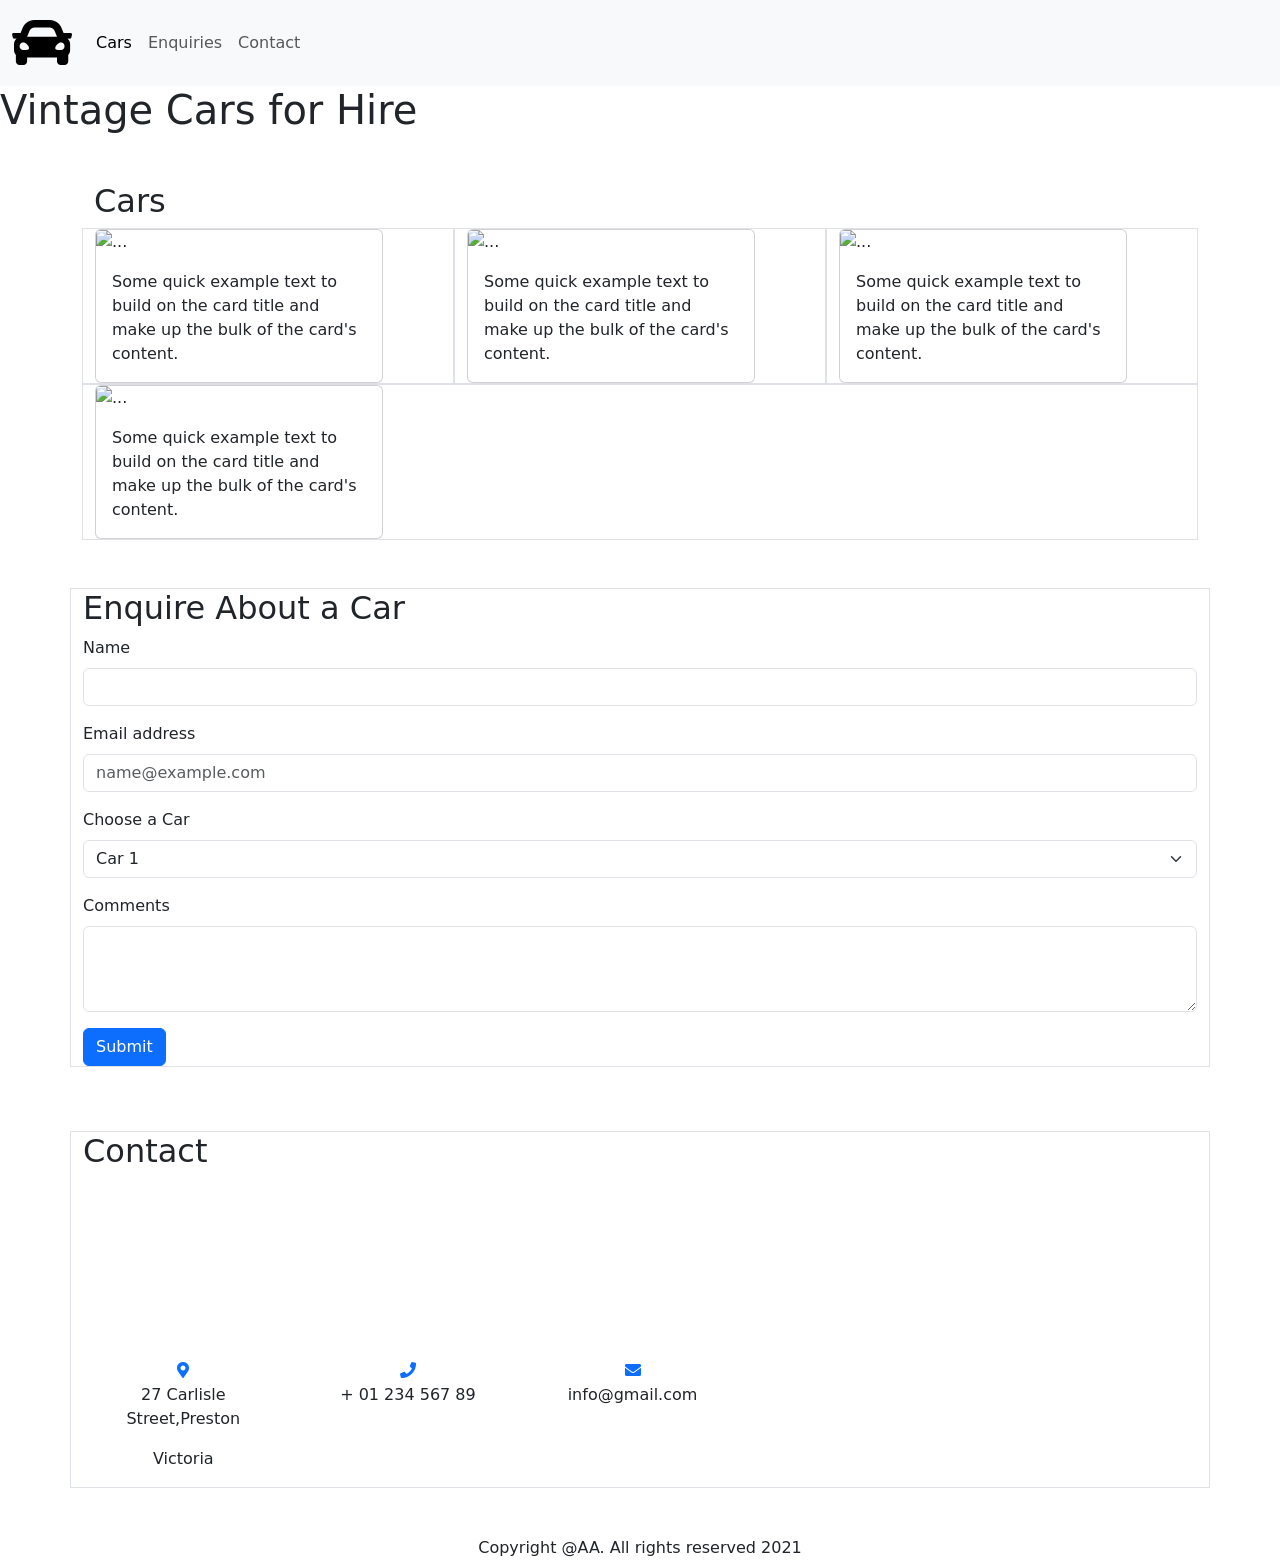
==== index.html @ 038dd3fc "Completed website" ====
<!doctype html>
<html lang="en">
  <head>
    <!-- Required meta tags -->
    <meta charset="utf-8">
    <meta name="viewport" content="width=device-width, initial-scale=1">
    <link rel="stylesheet" href="/css/mystyles.css">
    <link rel="stylesheet" href="/css/all.min.css">

    <!-- Bootstrap CSS -->
    <link href="https://cdn.jsdelivr.net/npm/bootstrap@5.0.1/dist/css/bootstrap.min.css" rel="stylesheet" integrity="sha384-+0n0xVW2eSR5OomGNYDnhzAbDsOXxcvSN1TPprVMTNDbiYZCxYbOOl7+AMvyTG2x" crossorigin="anonymous">

    <title>Vintage Car Hire</title>
  </head>
  <body>
    <!--start navigation-->
    <nav class="navbar navbar-expand-lg navbar-light bg-light">
        <div class="container-fluid">
          <a class="navbar-brand" href="#"><!--Logo-->
            <i class="fas fa-3x fa-car"></i> </a>
          <button class="navbar-toggler" type="button" data-bs-toggle="collapse" data-bs-target="#navbarNav" aria-controls="navbarNav" aria-expanded="false" aria-label="Toggle navigation">
            <span class="navbar-toggler-icon"></span>
          </button>
          <div class="collapse navbar-collapse" id="navbarNav">
            <ul class="navbar-nav">
              <li class="nav-item">
                <a class="nav-link active" aria-current="page" href="#cars">Cars</a>
              </li>
              <li class="nav-item">
                <a class="nav-link" href="#enquiries">Enquiries</a>
              </li>
              <li class="nav-item">
                <a class="nav-link" href="#contact">Contact</a>
              </li>
            </ul>
          </div>
        </div>
      </nav>
    <!--end navigation-->

    <h1>Vintage Cars for Hire</h1>

    <!--start grid-->
    <div class="container">
    <!--cars-->
    <div class="container mt-5">
        <h2 id=cars>Cars</h2>
        <div class="row">
         <!--Car 1-->
          <div class="col border">
            <div class="card" style="width: 18rem;">
                <img src="..." class="card-img-top" alt="...">
                <div class="card-body">
                  <p class="card-text">Some quick example text to build on the card title and make up the bulk of the card's content.</p>
                </div>
              </div> 
          </div>
        <!--Car 2-->
          <div class="col border"> 
            <div class="card" style="width: 18rem;">
                <img src="..." class="card-img-top" alt="...">
                <div class="card-body">
                  <p class="card-text">Some quick example text to build on the card title and make up the bulk of the card's content.</p>
                </div>
              </div>
            </div>
        <!--Car 3-->
          <div class="col border">
            <div class="card" style="width: 18rem;">
                <img src="..." class="card-img-top" alt="...">
                <div class="card-body">
                  <p class="card-text">Some quick example text to build on the card title and make up the bulk of the card's content.</p>
                </div>
              </div>
            </div>
        <!--Car 4-->
          <div class="col border">
            <div class="card" style="width: 18rem;">
                <img src="..." class="card-img-top" alt="...">
                <div class="card-body">
                  <p class="card-text">Some quick example text to build on the card title and make up the bulk of the card's content.</p>
                </div>
              </div>
            </div>

        </div>

    </div>
    

    <!--Enquiries-->
        <div class="row mt-5">
            <div class="col border mb-3">
            <h2 id=enquiries>Enquire About a Car</h2>
          <div class="mb-3">
            <label for="exampleFormControlInput1" class="form-label">Name</label>
            <input type="email" class="form-control" id="exampleFormControlInput1">
          </div>
          <div class="mb-3">
            <label for="exampleFormControlInput1" class="form-label">Email address</label>
            <input type="email" class="form-control" id="exampleFormControlInput1" placeholder="name@example.com">
          </div>
          <div class="mb-3">
            <label for="disabledSelect" class="form-label">Choose a Car</label>
            <select id="disabledSelect" class="form-select">
              <option>Car 1</option>
              <option>Car 2</option>
              <option>Car 3</option>
              <option>Car 4</option>
            </select>
          </div>
          <div class="mb-3">
            <label for="exampleFormControlTextarea1" class="form-label">Comments</label>
            <textarea class="form-control" id="exampleFormControlTextarea1" rows="3"></textarea>
          </div>
          <button type="submit" class="btn btn-primary">Submit</button>
        </div>
        </div>
    <!--Contact-->
    <div class="row mt-5">
        <div class="col border">
            <h2 id=contact>Contact</h2>
            <div class="col-lg-7">

                <!--Google map-->
                <div id="map-container-google-11" class="z-depth-1-half map-container-6" style="border: 0">
                    <iframe src="https://maps.google.com/maps?q=new%20delphi&t=&z=13&ie=UTF8&iwloc=&output=embed"
                      frameborder="0" style="border:0" allowfullscreen></iframe>
                  </div>
                <br>
                <!--Buttons-->
                <div class="row text-center">
                  <div class="col-md-4">
                    <a class="btn-floating blue accent-1"><i class="fas fa-map-marker-alt"></i></a>
                    <p>27 Carlisle Street,Preston</p>
                    <p>Victoria</p>
                  </div>
          
                  <div class="col-md-4">
                    <a class="btn-floating blue accent-1"><i class="fas fa-phone"></i></a>
                    <p>+ 01 234 567 89</p>
                  </div>
          
                  <div class="col-md-4">
                    <a class="btn-floating blue accent-1"><i class="fas fa-envelope"></i></a>
                    <p>info@gmail.com</p>
                  </div>
                </div>
          
              </div>
              <!--Grid column-->
                 

        </div>
      </div>

      <!--Footer-->
      <div class="row mt-5">
        <div class="col text-center">
        <h7>Copyright @AA. All rights reserved 2021</h7>
        </div>
      </div>
    </div>
    <!--end grid-->
 
    <!-- Optional JavaScript; choose one of the two! -->

    <!-- Option 1: Bootstrap Bundle with Popper -->
    <script src="https://cdn.jsdelivr.net/npm/bootstrap@5.0.1/dist/js/bootstrap.bundle.min.js" integrity="sha384-gtEjrD/SeCtmISkJkNUaaKMoLD0//ElJ19smozuHV6z3Iehds+3Ulb9Bn9Plx0x4" crossorigin="anonymous"></script>

    <!-- Option 2: Separate Popper and Bootstrap JS -->
    <!--
    <script src="https://cdn.jsdelivr.net/npm/@popperjs/core@2.9.2/dist/umd/popper.min.js" integrity="sha384-IQsoLXl5PILFhosVNubq5LC7Qb9DXgDA9i+tQ8Zj3iwWAwPtgFTxbJ8NT4GN1R8p" crossorigin="anonymous"></script>
    <script src="https://cdn.jsdelivr.net/npm/bootstrap@5.0.1/dist/js/bootstrap.min.js" integrity="sha384-Atwg2Pkwv9vp0ygtn1JAojH0nYbwNJLPhwyoVbhoPwBhjQPR5VtM2+xf0Uwh9KtT" crossorigin="anonymous"></script>
    -->
  </body>
</html>
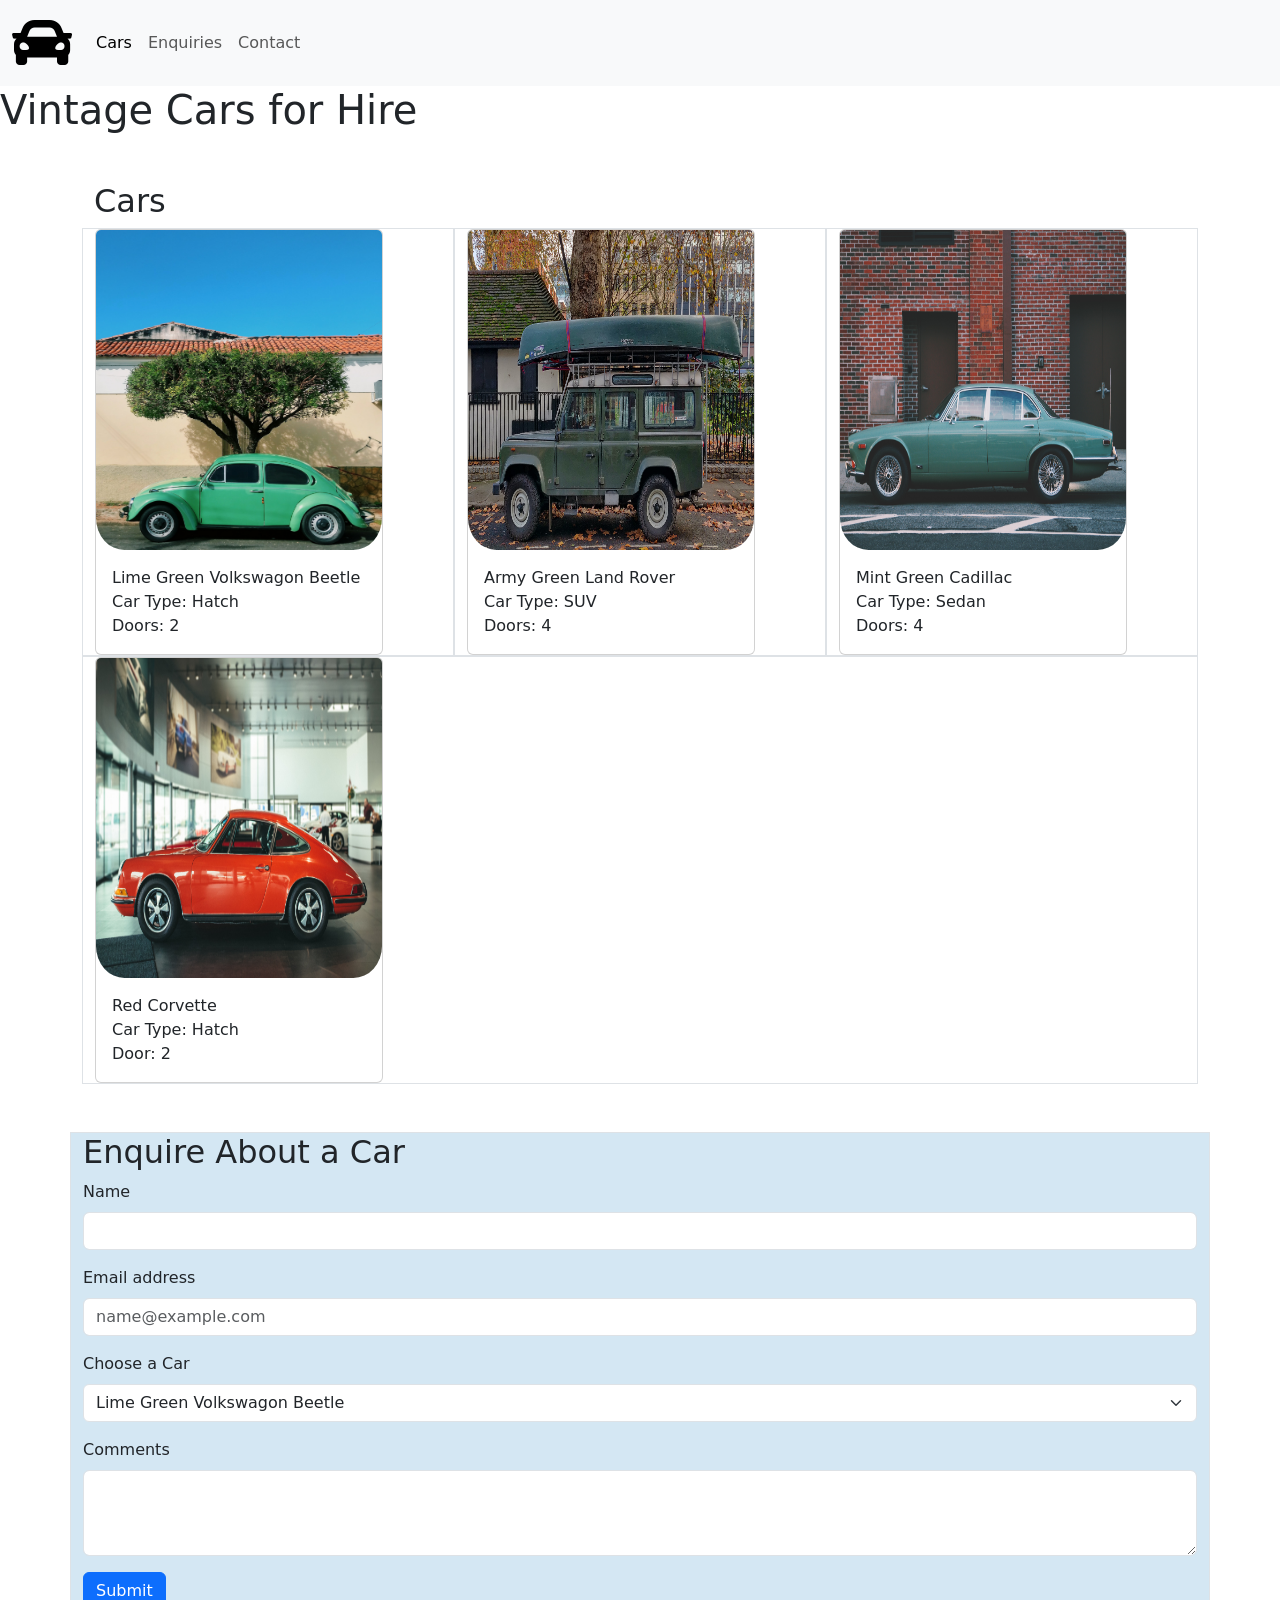
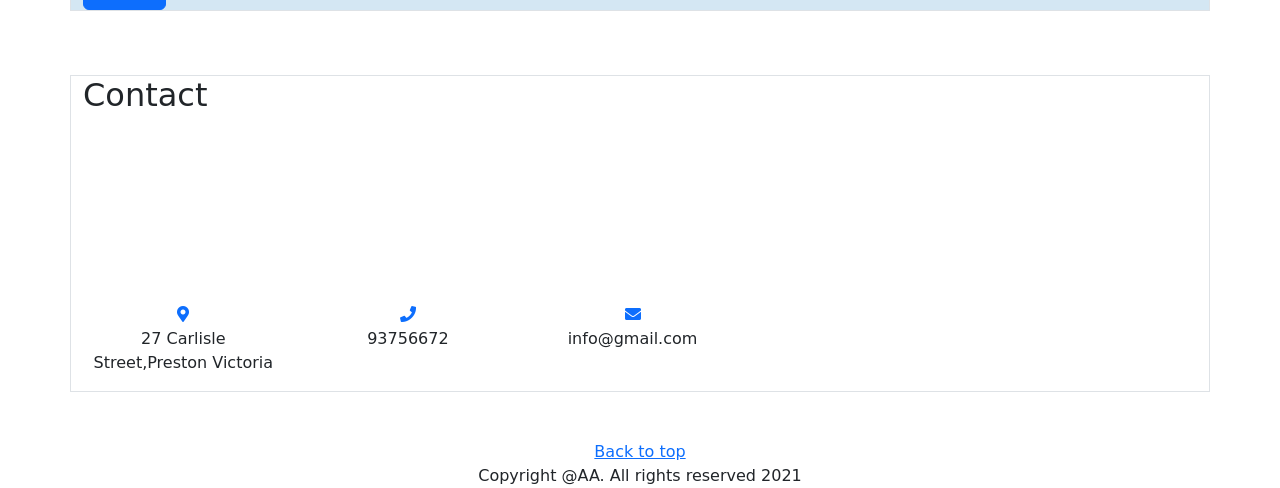
==== commit ad5a38ee: "Update index.html added some things that were missing" ====
--- a/index.html
+++ b/index.html
@@ -38,7 +38,7 @@
       </nav>
     <!--end navigation-->
 
-    <h1>Vintage Cars for Hire</h1>
+    <h1 id=top>Vintage Cars for Hire</h1>
 
     <!--start grid-->
     <div class="container">
@@ -49,36 +49,36 @@
          <!--Car 1-->
           <div class="col border">
             <div class="card" style="width: 18rem;">
-                <img src="..." class="card-img-top" alt="...">
+                <img src="./images/bruna-soares-pKWSLG5LFFA-unsplash.jpg" class="card-img-top" alt="Lime green VW beetle">
                 <div class="card-body">
-                  <p class="card-text">Some quick example text to build on the card title and make up the bulk of the card's content.</p>
+                  <p class="card-text">Lime Green Volkswagon Beetle <br> Car Type: Hatch <br> Doors: 2</p>
                 </div>
               </div> 
           </div>
         <!--Car 2-->
           <div class="col border"> 
             <div class="card" style="width: 18rem;">
-                <img src="..." class="card-img-top" alt="...">
+                <img src="./images/daphne-be-frenchie-_P8t9c7m-iI-unsplash (1).jpg" class="card-img-top" alt="Army green SUV with canoe on top">
                 <div class="card-body">
-                  <p class="card-text">Some quick example text to build on the card title and make up the bulk of the card's content.</p>
+                  <p class="card-text">Army Green Land Rover <br> Car Type: SUV <br> Doors: 4</p>
                 </div>
               </div>
             </div>
         <!--Car 3-->
           <div class="col border">
             <div class="card" style="width: 18rem;">
-                <img src="..." class="card-img-top" alt="...">
+                <img src="./images/karla-alexander-2ct89Ann_lk-unsplash.jpg" class="card-img-top" alt="Mint green vintage sedan">
                 <div class="card-body">
-                  <p class="card-text">Some quick example text to build on the card title and make up the bulk of the card's content.</p>
+                  <p class="card-text"> Mint Green Cadillac <br> Car Type: Sedan <br> Doors: 4</p>
                 </div>
               </div>
             </div>
         <!--Car 4-->
           <div class="col border">
             <div class="card" style="width: 18rem;">
-                <img src="..." class="card-img-top" alt="...">
+                <img src="./images/neonbrand-c7g65YhFD3A-unsplash.jpg" class="card-img-top" alt="Red hatch corvette">
                 <div class="card-body">
-                  <p class="card-text">Some quick example text to build on the card title and make up the bulk of the card's content.</p>
+                  <p class="card-text">Red Corvette <br> Car Type: Hatch <br> Door: 2</p>
                 </div>
               </div>
             </div>
@@ -90,7 +90,7 @@
 
     <!--Enquiries-->
         <div class="row mt-5">
-            <div class="col border mb-3">
+            <div class="col border mb-3" id=form>
             <h2 id=enquiries>Enquire About a Car</h2>
           <div class="mb-3">
             <label for="exampleFormControlInput1" class="form-label">Name</label>
@@ -103,10 +103,10 @@
           <div class="mb-3">
             <label for="disabledSelect" class="form-label">Choose a Car</label>
             <select id="disabledSelect" class="form-select">
-              <option>Car 1</option>
-              <option>Car 2</option>
-              <option>Car 3</option>
-              <option>Car 4</option>
+              <option>Lime Green Volkswagon Beetle</option>
+              <option>Army Green Land Rover</option>
+              <option>Mint Green Cadillac</option>
+              <option>Red Corvette </option>
             </select>
           </div>
           <div class="mb-3">
@@ -132,13 +132,12 @@
                 <div class="row text-center">
                   <div class="col-md-4">
                     <a class="btn-floating blue accent-1"><i class="fas fa-map-marker-alt"></i></a>
-                    <p>27 Carlisle Street,Preston</p>
-                    <p>Victoria</p>
+                    <p>27 Carlisle Street,Preston Victoria</p>
                   </div>
           
                   <div class="col-md-4">
                     <a class="btn-floating blue accent-1"><i class="fas fa-phone"></i></a>
-                    <p>+ 01 234 567 89</p>
+                    <p>93756672</p>
                   </div>
           
                   <div class="col-md-4">
@@ -156,6 +155,7 @@
 
       <!--Footer-->
       <div class="row mt-5">
+        <a class="link text-center" href="#top">Back to top</a>
         <div class="col text-center">
         <h7>Copyright @AA. All rights reserved 2021</h7>
         </div>
@@ -174,4 +174,4 @@
     <script src="https://cdn.jsdelivr.net/npm/bootstrap@5.0.1/dist/js/bootstrap.min.js" integrity="sha384-Atwg2Pkwv9vp0ygtn1JAojH0nYbwNJLPhwyoVbhoPwBhjQPR5VtM2+xf0Uwh9KtT" crossorigin="anonymous"></script>
     -->
   </body>
-</html>+</html>
--- a/css/mystyles.css
+++ b/css/mystyles.css
@@ -0,0 +1,10 @@
+#form{ background-color: rgb(212, 231, 243);}
+body {background-color: rgb(245, 243, 228);}
+img {
+   
+    border-radius: 10%;
+    height: 20rem ;
+    
+
+}
+.card-img-top {
